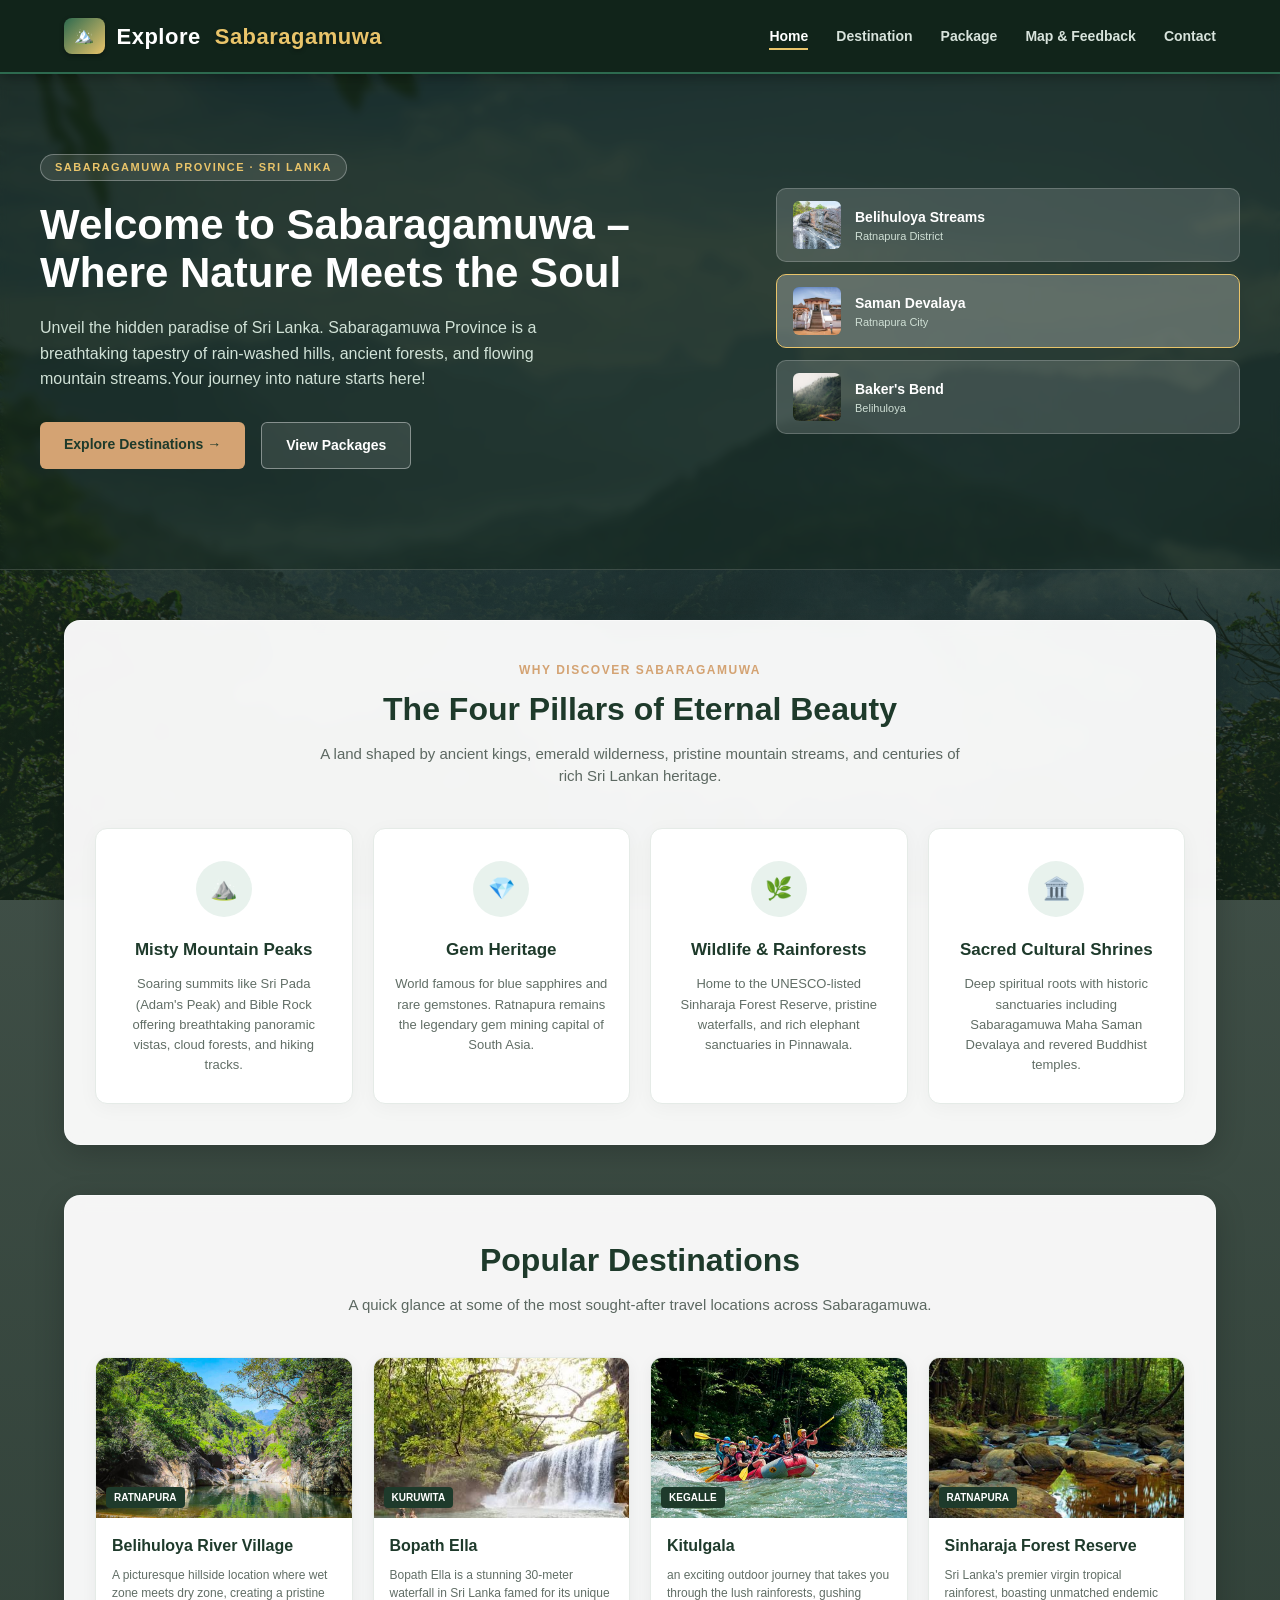
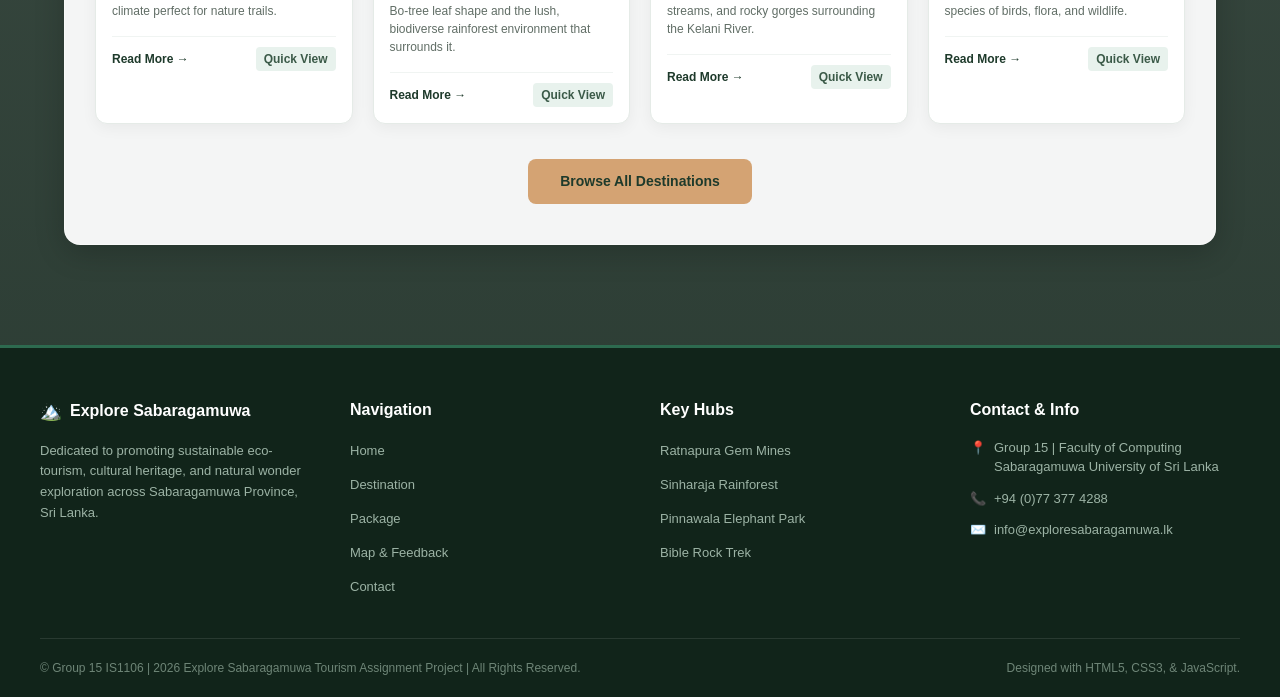
==== index.html @ a677a4fd "Add files via upload" ====
<!DOCTYPE html>
<html>
  <head>
  <title>Explore Sabaragamuwa Tourism</title>
  <link rel="stylesheet" href="style.css">
</head>
<body>

  <header class="top-header">
    <div class="nav-wrapper">
      <a href="index.html" class="brand-logo">
        <span class="logo-icon-badge">🏔️</span>
        <span class="logo-text-main">Explore</span><span class="highlight">Sabaragamuwa</span>
      </a>
      <nav>
        <ul class="nav-menu">
          <li><a href="index.html" class="nav-link active">Home</a></li>
          <li><a href="destination/destination.html" class="nav-link">Destination</a></li>
          <li><a href="package/packages.html" class="nav-link">Package</a></li>
          <li><a href="map/map-feedback.html" class="nav-link">Map & Feedback</a></li>
          <li><a href="contact/contact.html" class="nav-link">Contact</a></li>
</ul>
      </nav>
    </div>
  </header>

  <section class="hero-container">
    <div class="hero-content-wrapper">
      <div class="hero-text-block">
        <span class="hero-tag">SABARAGAMUWA PROVINCE · SRI LANKA</span>
        <h1 class="hero-title">Welcome to Sabaragamuwa – Where Nature Meets the Soul</h1>
        <p class="hero-subtitle">Unveil the hidden paradise of Sri Lanka. Sabaragamuwa Province is a breathtaking tapestry of rain-washed hills, ancient forests, and flowing mountain streams.Your journey into nature starts here!</p>
        <div class="hero-cta-group">
          <a href="destination/destination.html" class="btn-primary">Explore Destinations &rarr;</a>
          <a href="package/packages.html" class="btn-secondary">View Packages</a>
        </div>
      </div>

      <div class="hero-cards-list">
        <div class="hero-mini-card">
          <img src="images/beli1.webp" alt="Belihuloya">
          <div>
            <h4>Belihuloya Streams</h4>
            <p>Ratnapura District</p>
          </div>
        </div>
        <div class="hero-mini-card active">
          <img src="images/maha-saman-devalaya.jpg" alt="Saman Devalaya">
          <div>
            <h4>Saman Devalaya</h4>
            <p>Ratnapura City</p>
          </div>
        </div>
        <div class="hero-mini-card">
          <img src="images/bakers bend.jpeg" alt="Baker's bend">
          <div>
            <h4>Baker's Bend</h4>
            <p>Belihuloya</p>
          </div>
        </div>
      </div>
    </div>
  </section>

  <main class="main-wrapper">

    <section class="content-section-box">
      <div class="section-header-center">
        <span class="section-subtitle-tag">WHY DISCOVER SABARAGAMUWA</span>
        <h2 class="section-title-main">The Four Pillars of Eternal Beauty</h2>
        <p class="section-description">A land shaped by ancient kings, emerald wilderness, pristine mountain streams, and centuries of rich Sri Lankan heritage.</p>
      </div>

      <div class="pillars-grid">
        <article class="pillar-card">
          <div class="pillar-icon-circle">⛰️</div>
          <h3>Misty Mountain Peaks</h3>
          <p>Soaring summits like Sri Pada (Adam's Peak) and Bible Rock offering breathtaking panoramic vistas, cloud forests, and hiking tracks.</p>
        </article>

        <article class="pillar-card">
          <div class="pillar-icon-circle">💎</div>
          <h3>Gem Heritage</h3>
          <p>World famous for blue sapphires and rare gemstones. Ratnapura remains the legendary gem mining capital of South Asia.</p>
        </article>

        <article class="pillar-card">
          <div class="pillar-icon-circle">🌿</div>
          <h3>Wildlife & Rainforests</h3>
          <p>Home to the UNESCO-listed Sinharaja Forest Reserve, pristine waterfalls, and rich elephant sanctuaries in Pinnawala.</p>
        </article>

        <article class="pillar-card">
          <div class="pillar-icon-circle">🏛️</div>
          <h3>Sacred Cultural Shrines</h3>
          <p>Deep spiritual roots with historic sanctuaries including Sabaragamuwa Maha Saman Devalaya and revered Buddhist temples.</p>
        </article>
      </div>
    </section>

    <section class="content-section-box">
      <div class="section-header-center">
        <h2 class="section-title-main">Popular Destinations</h2>
        <p class="section-description">A quick glance at some of the most sought-after travel locations across Sabaragamuwa.</p>
      </div>

      <div class="destinations-grid">
        <a href="destination/destination.html#belihuloya" class="dest-card-anchor">
          <article class="dest-card">
            <div class="dest-card-image-wrap">
              <img src="images/beli6.jpg" alt="Belihuloya">
              <span class="location-tag-badge">Ratnapura</span>
            </div>
            <div class="dest-card-body">
              <h3>Belihuloya River Village</h3>
              <p>A picturesque hillside location where wet zone meets dry zone, creating a pristine climate perfect for nature trails.</p>
              <div class="dest-card-footer">
                <span class="link-read-more">Read More &rarr;</span>
                <span class="link-quick-view">Quick View</span>
              </div>
            </div>
          </article>
        </a>

        <a href="destination/destination.html#bopath" class="dest-card-anchor">
          <article class="dest-card">
            <div class="dest-card-image-wrap">
              <img src="images/bopath.jpeg" alt="bopath ella">
              <span class="location-tag-badge">Kuruwita</span>
            </div>
            <div class="dest-card-body">
              <h3>Bopath Ella</h3>
              <p>Bopath Ella is a stunning 30-meter waterfall in Sri Lanka famed for its unique Bo-tree leaf shape and the lush, biodiverse rainforest environment that surrounds it.</p>
              <div class="dest-card-footer">
                <span class="link-read-more">Read More &rarr;</span>
                <span class="link-quick-view">Quick View</span>
              </div>
            </div>
          </article>
        </a>

        <a href="destination/destination.html#kitulgala" class="dest-card-anchor">
          <article class="dest-card">
            <div class="dest-card-image-wrap">
              <img src="images/kitulgala.jpg" alt="Kitulgala">
              <span class="location-tag-badge">Kegalle</span>
            </div>
            <div class="dest-card-body">
              <h3>Kitulgala</h3>
              <p>an exciting outdoor journey that takes you through the lush rainforests, gushing streams, and rocky gorges surrounding the Kelani River. </p>
              <div class="dest-card-footer">
                <span class="link-read-more">Read More &rarr;</span>
                <span class="link-quick-view">Quick View</span>
              </div>
            </div>
          </article>
        </a>

        <a href="destination/destination.html#sinharaja" class="dest-card-anchor">
          <article class="dest-card">
            <div class="dest-card-image-wrap">
              <img src="images/sinharaja.jpg" alt="Sinharaja">
              <span class="location-tag-badge">Ratnapura</span>
            </div>
            <div class="dest-card-body">
              <h3>Sinharaja Forest Reserve</h3>
              <p>Sri Lanka's premier virgin tropical rainforest, boasting unmatched endemic species of birds, flora, and wildlife.</p>
              <div class="dest-card-footer">
                <span class="link-read-more">Read More &rarr;</span>
                <span class="link-quick-view">Quick View</span>
              </div>
            </div>
          </article>
        </a>
      </div>

      <div class="browse-button-wrapper">
        <a href="destination/destination.html" class="btn-browse-all">Browse All Destinations</a>
      </div>
    </section>
  </main>

  <footer class="site-footer">
    <div class="footer-columns-wrapper">
      <div class="footer-col">
        <h3>
          <span class="footer-logo-icon">🏔️</span> Explore Sabaragamuwa
        </h3>
        <p>Dedicated to promoting sustainable eco-tourism, cultural heritage, and natural wonder exploration across Sabaragamuwa Province, Sri Lanka.</p>
      </div>

      <div class="footer-col">
        <h4>Navigation</h4>
        <ul>
         <ul>
          <li><a href="index.html">Home</a></li>
          <li><a href="destination/destination.html">Destination</a></li>
          <li><a href="package/packages.html">Package</a></li>
          <li><a href="map/map-feedback.html">Map & Feedback</a></li>
          <li><a href="contact/contact.html">Contact</a></li>
        </ul>
        </ul>
      </div>

      <div class="footer-col">
        <h4>Key Hubs</h4>
        <ul>
          <li><a href="destination/destination.html#ratnapura">Ratnapura Gem Mines</a></li>
          <li><a href="destination/destination.html#sinharaja">Sinharaja Rainforest</a></li>
          <li><a href="destination/destination.html#pinnawala">Pinnawala Elephant Park</a></li>
          <li><a href="destination/destination.html#bible-rock">Bible Rock Trek</a></li>
        </ul>
      </div>

      <div class="footer-col">
        <h4>Contact & Info</h4>
        <div class="footer-contact-item">
          <span>📍</span> <span>Group 15 | Faculty of Computing Sabaragamuwa University of Sri Lanka</span>
        </div>
        <div class="footer-contact-item">
          <span>📞</span> <span>+94 (0)77 377 4288</span>
        </div>
        <div class="footer-contact-item">
          <span>✉️</span> <span>info@exploresabaragamuwa.lk</span>
        </div>
      </div>
    </div>

    <div class="footer-bottom-bar">
      <p>&copy; Group 15 IS1106 | 2026 Explore Sabaragamuwa Tourism Assignment Project | All Rights Reserved.</p>
      <p>Designed with HTML5, CSS3, & JavaScript.</p>
    </div>
  </footer>

  <script src="script.js"></script>
</body>
</html>
---- style.css ----
* {
  box-sizing: border-box;
  margin: 0;
  padding: 0;
}

body {
  font-family: Arial, Helvetica, sans-serif;
  background: linear-gradient(rgba(17, 36, 26, 0.75), rgba(17, 36, 26, 0.9)),
  url('images/hero.jpg') center/cover no-repeat fixed;
  color: #2b302c;
  line-height: 1.5;
}

a {
  text-decoration: none;
  color: inherit;
}

.top-header {
  background-color: #11241a;
  color: #ffffff;
  width: 100%;
  position: sticky;
  top: 0;
  z-index: 1000;
  box-shadow: 0 3px 12px rgba(0, 0, 0, 0.3);
  border-bottom: 2px solid #2d6a4f;
}

.nav-wrapper {
  max-width: 1200px;
  margin: 0 auto;
  padding: 18px 24px;
  display: flex;
  justify-content: space-between;
  align-items: center;
}

.brand-logo {
  display: flex;
  align-items: center;
  gap: 12px;
  font-size: 22px;
  font-weight: bold;
  letter-spacing: 0.5px;
  color: #ffffff;
}

.logo-icon-badge {
  background: linear-gradient(135deg, #2d6a4f, #e9c46a);
  padding: 6px 10px;
  border-radius: 8px;
  font-size: 16px;
  box-shadow: 0 2px 5px rgba(0,0,0,0.3);
}

.logo-text-main {
  color: #ffffff;
  font-weight: 800;
}

.brand-logo span.highlight {
  color: #e9c46a;
  font-weight: 800;
  margin-left: 2px;
  text-shadow: 0 2px 4px rgba(0,0,0,0.3);
}

.nav-menu {
  display: flex;
  list-style: none;
  gap: 28px;
}

.nav-link {
  color: #d8e3dc;
  font-size: 14px;
  font-weight: bold;
  padding-bottom: 4px;
  transition: color 0.2s ease;
}

.nav-link:hover, .nav-link.active {
  color: #ffffff;
  border-bottom: 2px solid #e9c46a;
}

.hero-container {
  position: relative;
  background: rgba(18, 38, 28, 0.45);
  backdrop-filter: blur(4px);
  color: #ffffff;
  padding: 80px 24px 100px 24px;
  border-bottom: 1px solid rgba(255, 255, 255, 0.15);
}

.hero-content-wrapper {
  max-width: 1200px;
  margin: 0 auto;
  display: flex;
  justify-content: space-between;
  align-items: center;
  gap: 40px;
}

.hero-text-block {
  flex: 1.2;
}

.hero-tag {
  display: inline-block;
  border: 1px solid rgba(255, 255, 255, 0.3);
  background: rgba(255, 255, 255, 0.1);
  padding: 4px 14px;
  border-radius: 20px;
  font-size: 11px;
  font-weight: bold;
  letter-spacing: 1.5px;
  color: #e9c46a;
  margin-bottom: 20px;
  text-transform: uppercase;
}

.hero-title {
  font-size: 42px;
  line-height: 1.15;
  font-weight: bold;
  margin-bottom: 18px;
  color: #ffffff;
}

.hero-subtitle {
  font-size: 16px;
  color: #d1e2d7;
  margin-bottom: 30px;
  max-width: 540px;
  line-height: 1.6;
}

.hero-cta-group {
  display: flex;
  gap: 16px;
}

.btn-primary {
  background-color: #d4a373;
  color: #1e3a2b;
  padding: 12px 24px;
  border-radius: 6px;
  font-weight: bold;
  font-size: 14px;
  display: inline-block;
}

.btn-secondary {
  background: rgba(255, 255, 255, 0.1);
  border: 1px solid rgba(255, 255, 255, 0.4);
  color: #ffffff;
  padding: 12px 24px;
  border-radius: 6px;
  font-weight: bold;
  font-size: 14px;
  display: inline-block;
}

.hero-cards-list {
  flex: 0.8;
  display: flex;
  flex-direction: column;
  gap: 12px;
}

.hero-mini-card {
  background: rgba(255, 255, 255, 0.15);
  border: 1px solid rgba(255, 255, 255, 0.2);
  border-radius: 10px;
  padding: 12px 16px;
  display: flex;
  align-items: center;
  gap: 14px;
}

.hero-mini-card.active {
  background: rgba(255, 255, 255, 0.25);
  border-color: #e9c46a;
}

.hero-mini-card img {
  width: 48px;
  height: 48px;
  border-radius: 6px;
  object-fit: cover;
}

.hero-mini-card h4 {
  font-size: 14px;
  font-weight: bold;
  color: #ffffff;
}

.hero-mini-card p {
  font-size: 11px;
  color: #cfdfd5;
}

.main-wrapper {
  max-width: 1200px;
  margin: 0 auto;
  padding: 50px 24px;
}

.content-section-box {
  background-color: rgba(255, 255, 255, 0.95);
  backdrop-filter: blur(8px);
  border-radius: 16px;
  padding: 40px 30px;
  margin-bottom: 50px;
  box-shadow: 0 8px 30px rgba(0, 0, 0, 0.2);
  border: 1px solid rgba(255, 255, 255, 0.4);
}

.section-header-center {
  text-align: center;
  margin-bottom: 40px;
}

.section-subtitle-tag {
  font-size: 12px;
  font-weight: bold;
  color: #d4a373;
  letter-spacing: 1.5px;
  text-transform: uppercase;
  display: block;
  margin-bottom: 6px;
}

.section-title-main {
  font-size: 32px;
  font-weight: bold;
  color: #1e3a2b;
  margin-bottom: 10px;
}

.section-description {
  font-size: 15px;
  color: #5c6861;
  max-width: 650px;
  margin: 0 auto;
}

.pillars-grid {
  display: flex;
  gap: 20px;
}

.pillar-card {
  flex: 1;
  background-color: #ffffff;
  border-radius: 12px;
  padding: 32px 20px 28px 20px;
  text-align: center;
  box-shadow: 0 4px 20px rgba(0, 0, 0, 0.04);
  border: 1px solid #e5ebe7;
}

.pillar-icon-circle {
  width: 56px;
  height: 56px;
  border-radius: 50%;
  background-color: #e8f2ed;
  display: flex;
  align-items: center;
  justify-content: center;
  margin: 0 auto 20px auto;
  font-size: 22px;
}

.pillar-card h3 {
  font-size: 17px;
  font-weight: bold;
  color: #1e3a2b;
  margin-bottom: 12px;
}

.pillar-card p {
  font-size: 13px;
  color: #616e66;
  line-height: 1.55;
}

.destinations-grid {
  display: flex;
  gap: 20px;
  margin-bottom: 35px;
}

.dest-card-anchor {
  flex: 1;
  text-decoration: none;
  color: inherit;
}

.dest-card {
  background-color: #ffffff;
  border-radius: 12px;
  overflow: hidden;
  box-shadow: 0 4px 15px rgba(0, 0, 0, 0.05);
  border: 1px solid #e5ebe7;
  height: 100%;
}

.dest-card-image-wrap {
  position: relative;
  height: 160px;
  width: 100%;
}

.dest-card-image-wrap img {
  width: 100%;
  height: 100%;
  object-fit: cover;
}

.location-tag-badge {
  position: absolute;
  bottom: 10px;
  left: 10px;
  background-color: #1e3a2b;
  color: #ffffff;
  font-size: 10px;
  font-weight: bold;
  padding: 3px 8px;
  border-radius: 4px;
  text-transform: uppercase;
}

.dest-card-body {
  padding: 16px;
}

.dest-card-body h3 {
  font-size: 16px;
  font-weight: bold;
  color: #1e3a2b;
  margin-bottom: 8px;
}

.dest-card-body p {
  font-size: 12px;
  color: #616e66;
  line-height: 1.5;
  margin-bottom: 16px;
}

.dest-card-footer {
  display: flex;
  justify-content: space-between;
  align-items: center;
  padding-top: 10px;
  border-top: 1px solid #f0f4f2;
  font-size: 12px;
  font-weight: bold;
}

.link-read-more {
  color: #1e3a2b;
}

.link-quick-view {
  color: #3b5a48;
  background-color: #e8f2ed;
  padding: 3px 8px;
  border-radius: 4px;
}

.browse-button-wrapper {
  text-align: center;
}

.btn-browse-all {
  display: inline-block;
  background-color: #d4a373;
  color: #1e3a2b;
  font-weight: bold;
  font-size: 14px;
  padding: 12px 32px;
  border-radius: 8px;
}

.calculator-wrapper {
  background-color: rgba(232, 242, 237, 0.95);
  backdrop-filter: blur(8px);
  border: 2px solid #2d6a4f;
  border-radius: 16px;
  max-width: 700px;
  margin: 0 auto;
  padding: 40px 30px;
  box-shadow: 0 8px 30px rgba(0, 0, 0, 0.25);
  color: #1e3a2b;
}

.calculator-wrapper h2 {
  font-size: 24px;
  font-weight: bold;
  text-align: center;
  margin-bottom: 6px;
}

.calculator-wrapper p.calc-desc {
  font-size: 13px;
  text-align: center;
  color: #4a5750;
  margin-bottom: 24px;
}

.calc-form-container {
  display: flex;
  flex-direction: column;
  gap: 16px;
}

.form-row {
  display: flex;
  gap: 16px;
}

.form-field {
  flex: 1;
  display: flex;
  flex-direction: column;
  gap: 6px;
}

.form-field label,
.form-field .field-label {
  font-size: 12px;
  font-weight: bold;
  color: #526057;
}

.form-field input {
  padding: 10px 12px;
  border-radius: 6px;
  border: 1px solid #a3c1ad;
  font-size: 14px;
  background-color: #ffffff;
}

.btn-calculate {
  background-color: #d4a373;
  color: #1e3a2b;
  border: none;
  padding: 12px;
  font-size: 15px;
  font-weight: bold;
  border-radius: 6px;
  cursor: pointer;
  margin-top: 10px;
}

.calc-result-box {
  display: none;
  background-color: #ffffff;
  border: 1px solid #1e3a2b;
  border-radius: 6px;
  padding: 14px 18px;
  margin-top: 10px;
  font-size: 14px;
}

.site-footer {
  background-color: #11241a;
  color: #d1e2d7;
  padding: 50px 24px 20px 24px;
  border-top: 3px solid #2d6a4f;
}

.footer-columns-wrapper {
  max-width: 1200px;
  margin: 0 auto;
  display: flex;
  justify-content: space-between;
  gap: 40px;
  padding-bottom: 40px;
  border-bottom: 1px solid rgba(255, 255, 255, 0.1);
}

.footer-col {
  flex: 1;
}

.footer-col h3 {
  font-size: 16px;
  font-weight: bold;
  color: #ffffff;
  margin-bottom: 16px;
  display: flex;
  align-items: center;
  gap: 8px;
}

.footer-logo-icon {
  font-size: 18px;
}

.footer-col h4 {
  font-size: 16px;
  font-weight: bold;
  color: #ffffff;
  margin-bottom: 16px;
}

.footer-col p {
  font-size: 13px;
  color: #9cb3a5;
  line-height: 1.6;
  margin-bottom: 10px;
}

.footer-col ul {
  list-style: none;
  display: flex;
  flex-direction: column;
  gap: 10px;
}

.footer-col ul a {
  font-size: 13px;
  color: #9cb3a5;
  transition: color 0.2s ease;
}

.footer-col ul a:hover {
  color: #e9c46a;
}

.footer-contact-item {
  font-size: 13px;
  color: #9cb3a5;
  margin-bottom: 12px;
  display: flex;
  align-items: flex-start;
  gap: 8px;
}

.footer-bottom-bar {
  max-width: 1200px;
  margin: 20px auto 0 auto;
  display: flex;
  justify-content: space-between;
  align-items: center;
  font-size: 12px;
  color: #6e8577;
}

/* ===== Accessibility additions ===== */

.skip-link {
  position: absolute;
  left: -9999px;
  top: 8px;
  z-index: 2000;
  background: #e9c46a;
  color: #1e3a2b;
  padding: 10px 16px;
  border-radius: 6px;
  font-size: 13px;
  font-weight: bold;
}

.skip-link:focus {
  left: 12px;
}

.visually-hidden {
  position: absolute;
  width: 1px;
  height: 1px;
  margin: -1px;
  padding: 0;
  overflow: hidden;
  clip: rect(0, 0, 0, 0);
  white-space: nowrap;
  border: 0;
  font-size: 0;
}

a:focus-visible,
button:focus-visible,
.place-item:focus-visible {
  outline: 3px solid #e9c46a;
  outline-offset: 2px;
}

.form-field input:focus-visible,
.form-field select:focus-visible,
.form-field textarea:focus-visible {
  outline: none;
}

.star-rating input:focus-visible + label {
  outline: 2px solid #2d6a4f;
  outline-offset: 2px;
  border-radius: 4px;
}

@media (prefers-reduced-motion: reduce) {
  html {
    scroll-behavior: auto;
  }

  *,
  *::before,
  *::after {
    animation-duration: 0.01ms !important;
    transition-duration: 0.01ms !important;
  }
}
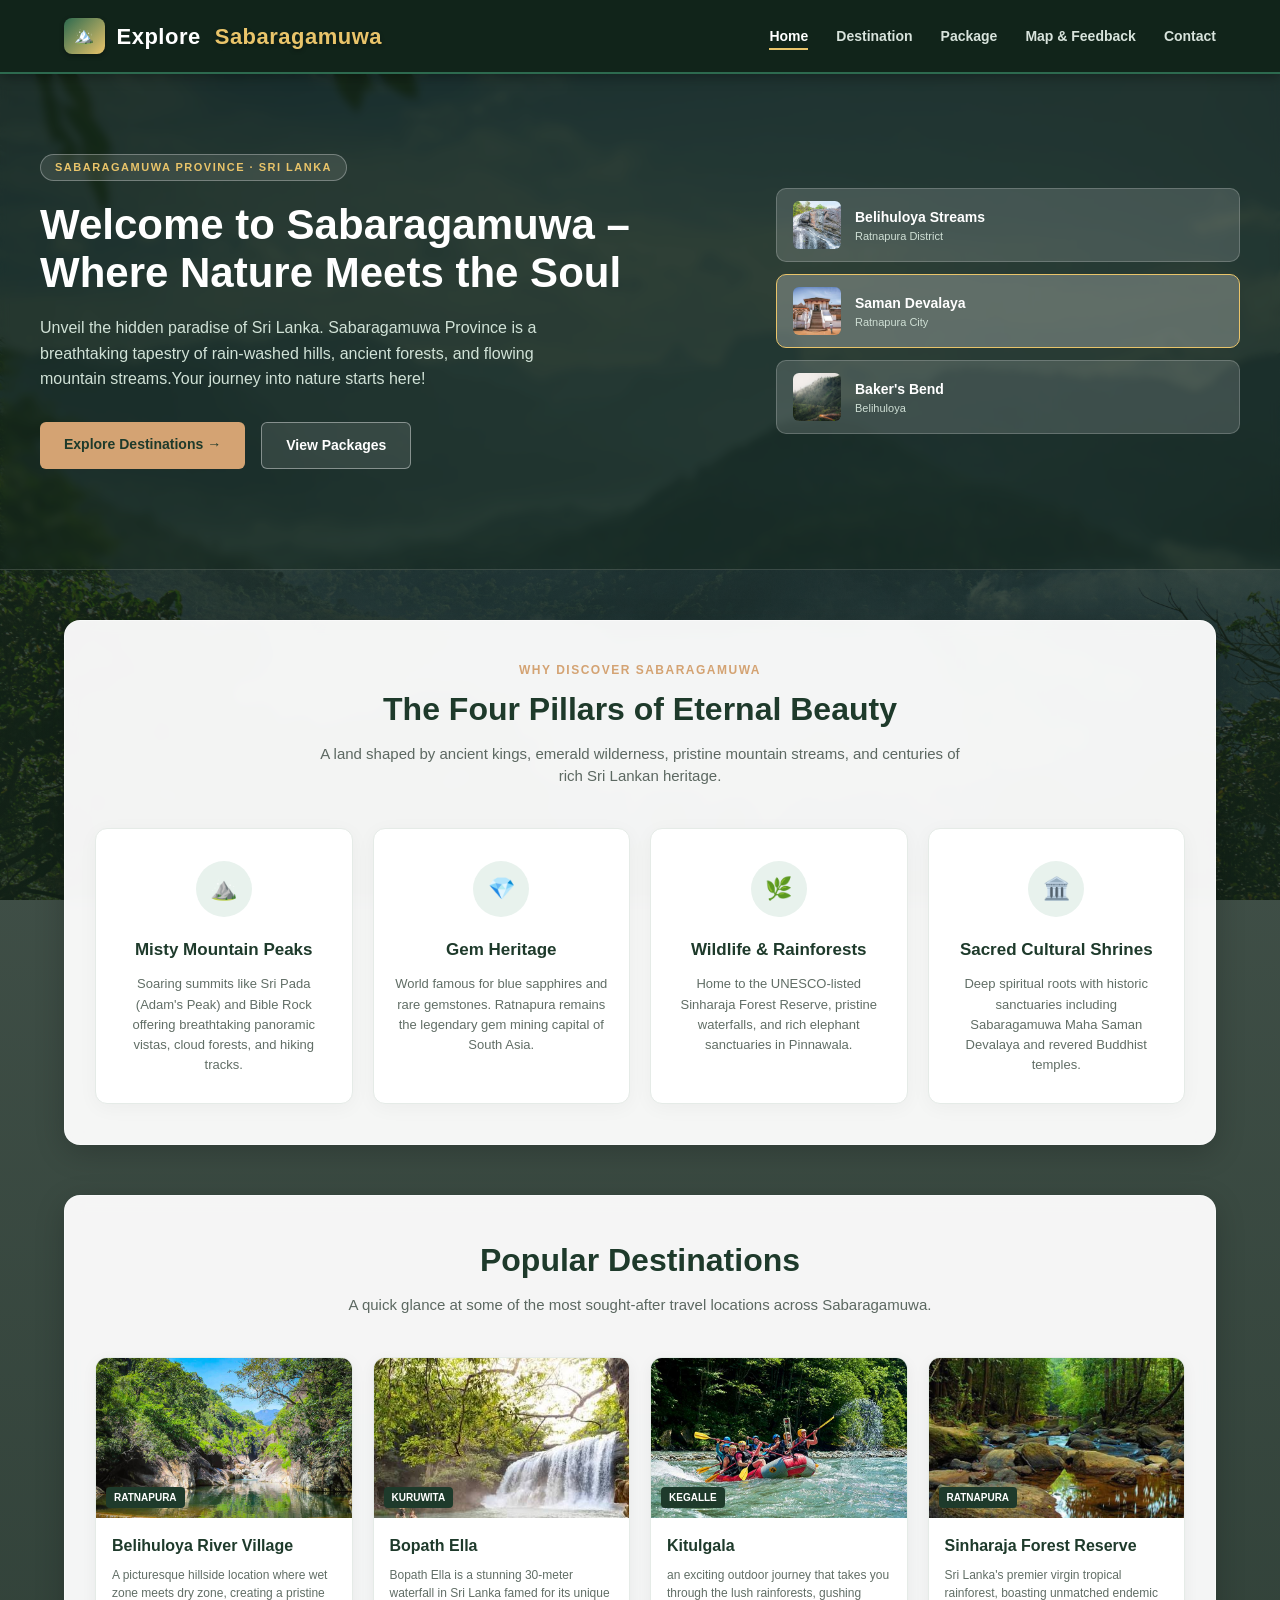
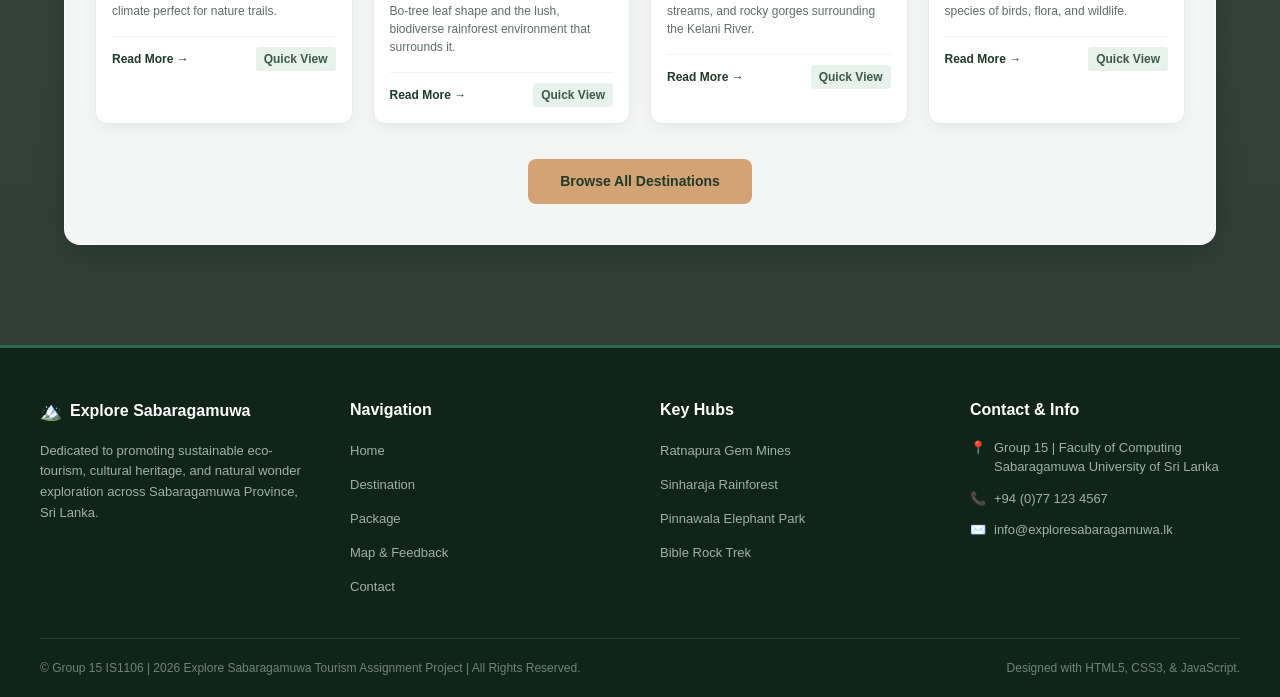
==== commit 8e3373b6: "Update index.html" ====
--- a/index.html
+++ b/index.html
@@ -1,6 +1,8 @@
 <!DOCTYPE html>
 <html>
   <head>
+    <meta charset="UTF-8">
+    <meta name="viewport" content="width=device-width, initial-scale=1">
   <title>Explore Sabaragamuwa Tourism</title>
   <link rel="stylesheet" href="style.css">
 </head>
@@ -218,7 +220,7 @@
           <span>📍</span> <span>Group 15 | Faculty of Computing Sabaragamuwa University of Sri Lanka</span>
         </div>
         <div class="footer-contact-item">
-          <span>📞</span> <span>+94 (0)77 377 4288</span>
+          <span>📞</span> <span>+94 (0)77 123 4567</span>
         </div>
         <div class="footer-contact-item">
           <span>✉️</span> <span>info@exploresabaragamuwa.lk</span>
@@ -234,4 +236,4 @@
 
   <script src="script.js"></script>
 </body>
-</html>+</html>
--- a/style.css
+++ b/style.css
@@ -616,4 +616,263 @@
     animation-duration: 0.01ms !important;
     transition-duration: 0.01ms !important;
   }
+}
+
+/* ===== Responsive layout ===== */
+img,
+iframe,
+video {
+  max-width: 100%;
+}
+
+html,
+body {
+  overflow-x: hidden;
+}
+
+@media (max-width: 950px) {
+  .nav-wrapper {
+    flex-direction: column;
+    gap: 14px;
+  }
+
+  .nav-menu {
+    flex-wrap: wrap;
+    justify-content: center;
+    gap: 12px 22px;
+  }
+
+  .hero-container {
+    padding: 60px 20px 70px;
+  }
+
+  .hero-content-wrapper {
+    flex-direction: column;
+    align-items: stretch;
+    gap: 30px;
+  }
+
+  .hero-text-block,
+  .hero-cards-list {
+    flex: none;
+    width: 100%;
+  }
+
+  .hero-title {
+    font-size: 36px;
+  }
+
+  .hero-subtitle {
+    max-width: 100%;
+  }
+
+  .pillars-grid,
+  .destinations-grid {
+    flex-wrap: wrap;
+  }
+
+  .pillar-card {
+    flex: 1 1 calc(50% - 10px);
+  }
+
+  .dest-card-anchor {
+    flex: 1 1 calc(50% - 10px);
+  }
+
+  .footer-columns-wrapper {
+    flex-wrap: wrap;
+  }
+
+  .footer-col {
+    flex: 1 1 calc(50% - 20px);
+  }
+}
+
+@media (max-width: 600px) {
+  /* fixed backgrounds break on phones */
+  body {
+    background-attachment: scroll;
+  }
+
+  .top-header {
+    position: static;
+  }
+
+  .nav-wrapper {
+    padding: 14px 12px;
+  }
+
+  .brand-logo {
+    font-size: 18px;
+    gap: 6px;
+    justify-content: center;
+  }
+
+  .nav-link {
+    font-size: 12px;
+  }
+
+  .hero-container {
+    padding: 45px 16px 55px;
+  }
+
+  .hero-title {
+    font-size: 30px;
+  }
+
+  .hero-subtitle {
+    font-size: 14px;
+  }
+
+  .hero-cta-group {
+    flex-direction: column;
+  }
+
+  .btn-primary,
+  .btn-secondary {
+    text-align: center;
+  }
+
+  .main-wrapper {
+    padding: 30px 14px;
+  }
+
+  .content-section-box {
+    padding: 28px 16px;
+    margin-bottom: 30px;
+  }
+
+  .section-title-main {
+    font-size: 25px;
+  }
+
+  .pillar-card,
+  .dest-card-anchor {
+    flex: 1 1 100%;
+  }
+
+  .form-row {
+    flex-direction: column;
+  }
+
+  .footer-columns-wrapper {
+    flex-direction: column;
+    gap: 25px;
+  }
+
+  .footer-col {
+    flex: none;
+    width: 100%;
+  }
+
+  .footer-bottom-bar {
+    flex-direction: column;
+    gap: 8px;
+    text-align: center;
+  }
+
+  input,
+  select,
+  textarea {
+    font-size: 16px;
+  }
+}
+
+img,
+iframe,
+video {
+  max-width: 100%;
+}
+
+img {
+  height: auto;
+}
+
+body {
+  overflow-x: hidden;
+}
+
+@media (max-width: 950px) {
+  .search-panel {
+    flex-wrap: wrap;
+  }
+
+  .search-box {
+    flex: 1 1 100%;
+  }
+}
+
+@media (max-width: 600px) {
+  .top-header {
+    position: static;
+  }
+
+  .nav-wrapper {
+    gap: 10px;
+    align-items: stretch;
+  }
+
+  .brand-logo {
+    justify-content: center;
+  }
+
+  .nav-wrapper nav {
+    width: 100%;
+  }
+
+  .nav-menu {
+    flex-wrap: nowrap;
+    justify-content: flex-start;
+    overflow-x: auto;
+    gap: 18px;
+    padding-bottom: 6px;
+    scrollbar-width: none;
+  }
+
+  .nav-menu::-webkit-scrollbar {
+    display: none;
+  }
+
+  .nav-menu li {
+    flex-shrink: 0;
+  }
+
+  .nav-link {
+    white-space: nowrap;
+  }
+
+  input,
+  select,
+  textarea {
+    font-size: 16px !important;
+  }
+
+  button,
+  .btn-gold,
+  .btn-outline,
+  .map-button,
+  .popup-link {
+    min-height: 44px;
+  }
+
+  .hero-buttons {
+    flex-direction: column;
+  }
+
+  .hero-buttons a {
+    text-align: center;
+  }
+
+  .search-panel .random-btn,
+  .search-panel .search-btn {
+    width: 100%;
+  }
+
+  .star-rating label {
+    font-size: 40px;
+  }
+
+  .reviews-list {
+    max-height: 380px;
+  }
 }
